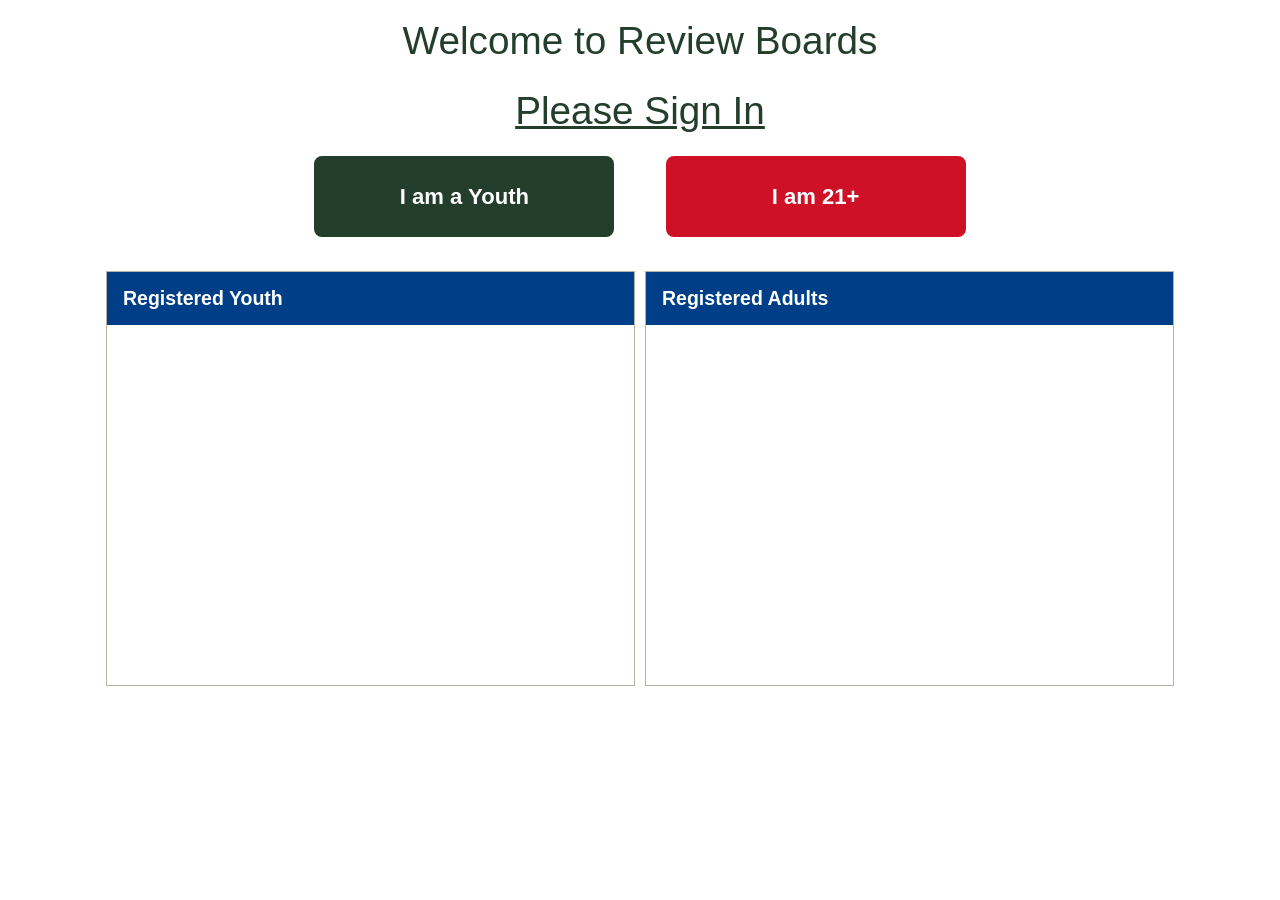
==== src/EagleBoards.Web/wwwroot/index.html @ 80146e31 "Windows version: .NET port with a native admin app Check-in stations still sign in through the websi" ====
<!DOCTYPE html>
<html>
   <head>
      <title>Review Board Sign-In</title>
      <meta charset="UTF-8">
      <!-- Without this a phone or tablet lays the page out at a notional
           980px and then scales the result down, so nothing below responds to
           the real screen no matter what the CSS says. -->
      <meta name="viewport" content="width=device-width, initial-scale=1.0">
      <link rel="stylesheet" type="text/css" href="scheduler.css"/>
      <script src="/eb-data.js"></script>
      <!-- Relative, like scheduler.css above. "/eb-ui.css" resolves to
           C:/eb-ui.css when this file is opened from disk, so the theme
           silently would not load.

           This page used to carry its own <style> block restating the sign-in
           button and panel rules at fixed pixel widths, which is what made it
           read as a second, desktop-only design sitting on top of the shared
           one. There is now a single definition, in eb-ui.css, and it is
           sized by the viewport. -->
      <link rel="stylesheet" type="text/css" href="eb-ui.css"/>
   </head>
   <body class="eb-public">

      <h1>Welcome to Review Boards</h1>
      <h1><u>Please Sign In</u></h1>

      <div class="signin-buttons">
         <!-- Text labels rather than the ScoutButton/LeaderButton bitmaps: they
              scale with the button, stay legible if an image fails to load, and
              can be read by a screen reader. The PNGs remain in the jar (the
              parity gate byte-compares them) but are no longer referenced.

              The name attributes say Youth and Adult to match the labels. They
              were Scout and Leader, and "Leader" in particular was doing double
              duty -- youth_register.html has an unrelated Leader field for the
              candidate's unit leader, so a stylesheet reaching for
              input[name="Leader"] had to be scoped carefully to avoid it. The
              routes below are server endpoints and keep their own names. -->
         <input type="button" name="Youth" value="I am a Youth"
                onclick="window.location.href = '/youth_register';">
         <input type="button" name="Adult" value="I am 21+"
                onclick="window.location.href = '/adult_register';">
      </div>

      <div class="reg-panels">
         <div class="reg-panel">
            <div class="reg-panel-title">Registered Youth</div>
            <div class="reg-panel-body" id="scoutPanel"><table><tbody id="scoutRows"></tbody></table></div>
         </div>
         <div class="reg-panel">
            <div class="reg-panel-title">Registered Adults</div>
            <div class="reg-panel-body" id="adultPanel"><table><tbody id="adultRows"></tbody></table></div>
         </div>
      </div>

      <script>
         var SCOUT_PANEL_COLS = ["RegTimeHM", "Last", "First", "UnitType", "Unit"];
         var ADULT_PANEL_COLS = ["Last", "First", "UnitType", "Unit"];

         // Poll interval comes from RefreshTimeSecs in config.properties, the
         // same setting the scheduler and admin pages use, so the Settings page
         // controls every auto-refreshing screen.
         var autoRefreshSeconds = 30;
         var loadInFlight = false;

         function fillPanel(bodyId, panelId, rows, cols, centerCols, forceBottom) {
            var tbody = document.getElementById(bodyId);
            var panel = document.getElementById(panelId);
            // A refresh repaints the list, so it has to be cleared first —
            // appending would duplicate every row already on screen.
            var wasAtBottom = panel.scrollTop + panel.clientHeight >= panel.scrollHeight - 4;
            tbody.textContent = "";
            rows.forEach(function (rec) {
               var tr = document.createElement("tr");
               cols.forEach(function (col) {
                  var td = document.createElement("td");
                  if (centerCols.indexOf(col) >= 0) {
                     td.className = "c";
                  }
                  td.textContent = rec[col] || "";
                  tr.appendChild(td);
               });
               tbody.appendChild(tr);
            });
            // Match the old behavior: scroll so the most recent row is visible.
            // On a poll, only do that if the list was already at the bottom, so
            // the view isn't yanked away from someone scrolled up reading it.
            if (forceBottom || wasAtBottom) {
               panel.scrollTop = panel.scrollHeight;
            }
         }

         function loadPanels(forceBottom) {
            if (loadInFlight) {
               return;
            }
            loadInFlight = true;
            Promise.all([
               ebFetchRows("/youth-cells", SCOUT_PANEL_COLS).then(function (rows) {
                  fillPanel("scoutRows", "scoutPanel", rows, SCOUT_PANEL_COLS, ["RegTimeHM"], forceBottom);
               }),
               ebFetchRows("/adult-cells", ADULT_PANEL_COLS).then(function (rows) {
                  fillPanel("adultRows", "adultPanel", rows, ADULT_PANEL_COLS, [], forceBottom);
               })
            ]).catch(function () {
               // This screen faces the Scouts signing in; a failed poll must
               // never put an error dialog in front of them. Next tick retries.
            }).then(function () {
               loadInFlight = false;
            });
         }

         loadPanels(true);

         function pollPanels() {
            if (!document.hidden) {
               loadPanels(false);
            }
            setTimeout(pollPanels, Math.max(1, autoRefreshSeconds) * 1000);
         }

         fetch("/config-autofill?Name=DEFAULT&fmt=json")
            .then(function (response) { return response.text(); })
            .then(function (text) {
               var match = /RefreshTimeSecs"?\s*:\s*"?(\d+)/.exec(text);
               var seconds = match ? parseInt(match[1], 10) : 0;
               if (seconds > 0) {
                  autoRefreshSeconds = seconds;
               }
            })
            .catch(function () { /* unreachable config: keep the default */ })
            .then(function () {
               setTimeout(pollPanels, Math.max(1, autoRefreshSeconds) * 1000);
            });

         document.addEventListener("visibilitychange", function () {
            if (!document.hidden) {
               loadPanels(false);
            }
         });
      </script>
   </body>

</html>
---- src/EagleBoards.Web/wwwroot/scheduler.css ----
pre, code {
   font-family: "DejaVu Sans Mono", Menlo, Consolas, monospace;
   font-size:12px;
}

hr {
   border: 0 solid #ccc;
   border-top-width: 1px;
   clear: both;
   height: 0;
}
/* `Headings
----------------------------------------------------------------------------------------------------*/

h1, h2, h3, h4, h5, h6
{
   padding-top: 5px;
   padding-bottom: 5px;
   margin-top: 5px;
   margin-bottom: 5px;
   color: #555;
   font-weight: normal;
   text-align: center;
   font: Verdana, Geneva, sans-serif
}

h1 {
   font-size: 36px;
}
h2 {
   font-size: 24px;

}
h3 {
   font-size: 18px;
}

h4 {
   font-size: 16px;
}
h5 {
   font-size: 15px;
}
h6 {
   font-size: 14px;
}
/* `Spacing
----------------------------------------------------------------------------------------------------*/

ol {
   list-style: decimal;
}
ul {
   list-style: disc;
}
li {
   margin-left: 30px;
}
p, dl, hr, ol, ul, pre, table, address, fieldset, figure {
   margin-bottom: 10px;
}
body, .body-text, .body-bold {
   font: 13px/1.5 "Helvetica Neue", Arial, "Liberation Sans", FreeSans, sans-serif;
   background: #fff;
   color: #444;
   font: Verdana, Geneva, sans-serif;
   height: auto;
   padding-bottom: 20px;
}

a:link {
   color: #630;
   text-decoration: underline;
}
a:hover {
   color: #ffcc00;
   text-decoration: underline;
}
a:visited {
   color: #310;
   text-decoration: underline;
}
a:active {
   color: #310;
   text-decoration: underline;
}
p {
   overflow: hidden;
   padding: 10px 0;
   text-align: left;
   font-size: 15px;
   color: #555;
   font: Verdana, Geneva, sans-serif;
}
.page-header{
   text-align: center; 
   font-family: sans-serif; 
   font-style: italic;
   font-size: 20pt;
   color: #005;
}

.page-subheader{
   text-align: center; 
   font-family: sans-serif; 
   font-style: bold;
   font-size: 30pt;
   color: #000099;
}
.body-text, .body-bold {
   font-size: 10pt;
}
.body-bold {
   font-weight: bold;
}

.body-box {
   background: "images/box_body_repeat.gif";
   background-repeat: repeat-y;
   font-size: 10pt;
   font-weight: normal;
   padding-left: 7px;
   padding-right: 7px;
   padding-top: 7px;
   padding-bottom: 7px;
}


.table-title {
   color: #555;
   width: 630;
   height: 39;
   font-size: 11pt;
   background: no-repeat;
   padding-left: 20px;
   background-image:url(../images/section_header_bar_orange.gif);
   font-weight: bold
}

.table-body {
   color: #555;
   font-size: 10pt;
   padding-left: 30px;
   padding-right: 20px;
   padding-top: 7px;
   padding-bottom: 0px;
   margin-top: 7px;
   margin-bottom: 0px;
   font-weight: normal
}

.table-link {
   font-size: 10pt;
   padding-left: 30px;
   padding-right: 20px;
   padding-top: 0px;
   padding-bottom: 20px;
   margin-top: 0px;
   margin-bottom: 20px;
   font-weight: bold
}

.table-list, .table-list-2 {
   font-size: 10pt;
   padding-top: 20px;
   padding-bottom: 0px;
   margin-top: 0px;
   margin-bottom: 0px;
   font-weight: normal;
   text-indent: 4px;
}

.table-list-2 {
   padding-left: 4px;
   margin-left: 0px;
   padding-top: 5px;
   padding-bottom: 0px;
   margin-top: 0px;
   /*list-style-image:url(../images/right_arrow.gif);*/
   list-style-type: circle;
   text-indent: 4px;

}

.simple-list {
   padding-left: 4px;
   margin-left: 0px;
   padding-top: 5px;
   padding-bottom: 0px;
   margin-top: 0px;
   /*list-style-image:url(../images/right_arrow.gif);*/
   /*list-style-type: circle;*/
   text-indent: 4px;

}

option, .small-input-text, .label-text, .testsm {
   font-size: 10pt;
   font-weight: normal;
   color:#555;
   font: Verdana, Geneva, sans-serif;
   height: auto
}

.ui-accordion-header {
   color:#555;
   font-size: 10pt;
   /*background: #aaa;*/

}


.ui-accordion-header-active {
   background: #ffcc00;
   color:#555;
   font-size: 10pt;
   font-weight: bold;

}

.ui-accordion-content {
   padding: 1em 2.2em;
   border-top: 0;
   overflow: auto;
   background: #ffeeaa;
}
---- src/EagleBoards.Web/wwwroot/eb-ui.css ----
/* ========================================================================
 * eb-ui.css -- Scouts BSA theme.
 *
 * Loaded LAST on every page, after tabulator.min.css, scheduler.css and each
 * page's inline <style>, so it wins on cascade order. It is a separate file
 * rather than edits to scheduler.css because that file is byte-compared
 * against the inherited jar by scripts/verify-parity.sh and cannot change.
 *
 * PALETTE -- BSA Brand Guidelines (July 2019) p.54, Scouts BSA sub-brand:
 * "projects specific to Scouts BSA should use a similarly neutral palette
 * composed mainly of tan, gray, and olive hues ... Scouting Red should be
 * used as an accent or action color." Scouting Blue is deliberately absent;
 * it belongs to the corporate and Cub Scouting palettes, not this one.
 *
 * TYPE -- p.46 digital typefaces. Trebuchet MS (primary, for type >=16px)
 * and Arial (tertiary, for dense data). Both ship with Windows, so nothing
 * is vendored or fetched; the app runs on a venue LAN with no internet.
 *
 * CONTRAST -- every pairing below was measured against WCAG 2.2 SC 1.4.3
 * (4.5:1 body, 3:1 large/UI). The measured ratio is in the comment. Three
 * brand colours CANNOT carry text on white and are background-only:
 * Pale Gray 3.61, Dark Tan 2.66, Pale Blue 2.15.
 *
 * THE ONE HARD RULE: Scouting Red and Scouts BSA Olive must never touch.
 * They measure 2.07:1 against each other -- both are strong on white, but
 * their luminances are nearly identical. Red goes on white or tan only.
 * ===================================================================== */

:root {
   /* Scouts BSA palette, verbatim from p.54 + corporate neutrals from p.51-52 */
   --eb-olive:      #243E2C;   /* Scouts BSA Olive   -- luminance 0.04 */
   --eb-tan:        #D6CEBD;   /* Scouting Tan */
   --eb-light-tan:  #E9E9E4;   /* Scouting Light Tan */
   --eb-red:        #CE1126;   /* Scouting Red -- action only, never tinted (p.52) */
   --eb-warm-gray:  #515354;   /* Scouting Warm Gray */
   --eb-dark-gray:  #232528;   /* Scouting Dark Gray */
   --eb-line:       #b6b0a4;
   /* Scouting Blue is a corporate primary, not part of the Scouts BSA trio --
      but p.51 explicitly allows it: "These five colors may be used by any of
      the sub-brands, especially the red and blue colors, whose use throughout
      will serve to unify disparate brands."
      ADJACENCY: blue, olive and red are all dark and sit within a whisker of
      each other in luminance -- blue/olive measures 1.14:1 and blue/red
      1.81:1, both below the 2.07:1 that already bars red from touching olive.
      Treat all three as mutually non-adjacent: each one goes on white, tan or
      light tan, never directly against another. */
   --eb-blue:       #003F87;   /* Scouting Blue */

   /* WCAG 2.5.8 (AA) pointer target minimum. */
   --eb-target: 24px;
   /* WCAG 2.5.5 (AAA); Apple HIG 44pt and Material 48dp agree. */
   --eb-target-touch: 44px;
}

/* ---------------------------------------------------------------- shared */

body {
   color: var(--eb-dark-gray);          /* 15.37:1 on white */
   background: #ffffff;
}

h1, h2, h3 { color: var(--eb-olive); }  /* 11.66:1 on white */
a { color: var(--eb-olive); }

/* ============================ OPERATOR MODE ============================
 * scheduler, admin, configure. The operator scans many rows under time
 * pressure, so density is the goal -- bounded by the 24px target minimum,
 * which is what actually sets the floor on row height.
 * ==================================================================== */

body.eb-operator {
   font-family: Arial, Helvetica, sans-serif;   /* tertiary face: dense data */
}
body.eb-operator h1,
body.eb-operator .eb-panel-title,
body.eb-operator .eb-toolbar button,
body.eb-operator .eb-tabbar button {
   font-family: "Trebuchet MS", Tahoma, sans-serif;   /* primary face */
}

/* Panel headings: Scouting Blue band, white on it = 10.19:1.
   White rather than the Light Tan used on olive -- it measures higher (10.19
   against 8.37) and white-on-blue is the pairing the guide itself shows for
   the corporate blue. See the adjacency note beside --eb-blue: a blue band
   must not butt against an olive or red surface. Here it does not; below it
   is the Light Tan toolbar (8.37:1) or the white grid (10.19:1). */
body.eb-operator .eb-panel-title {
   background: var(--eb-blue);
   color: #ffffff;
   border-bottom: none;
   font-size: 14px;
   padding: 6px 10px;
}

body.eb-operator .eb-panel { border-color: var(--eb-line); }
body.eb-operator .eb-toolbar { background: var(--eb-light-tan); }
body.eb-operator .eb-panel .eb-toolbar { border-bottom-color: var(--eb-line); }

/* Primary action: white on olive = 11.66:1. 28px clears the 24px AA floor
   without paying the 44px AAA cost on a screen showing four panels. */
body.eb-operator .eb-toolbar button,
body.eb-operator .eb-toolbar a.eb-btn {
   /* The CSV control is an <a>, everything beside it is a <button>. Left alone
      they render as different shapes: an anchor defaults to content-box, so
      min-height sets its CONTENT height and the padding and border stack on
      top (38px tall against the buttons' 28px), and it inherits the page font
      instead of the toolbar's. Normalising both element types here keeps them
      identical rather than patching the anchor afterwards. */
   box-sizing: border-box;
   display: inline-flex;
   align-items: center;
   justify-content: center;
   line-height: 1;
   font-family: "Trebuchet MS", Tahoma, sans-serif;

   min-height: 28px;
   min-width: var(--eb-target);
   padding: 4px 14px;
   font-size: 13px;
   font-weight: 700;
   color: #ffffff;
   background: var(--eb-olive);
   border: 1px solid var(--eb-olive);
   border-radius: 3px;
}
/* Secondary: olive on white = 11.66:1 */
body.eb-operator .eb-toolbar a.eb-btn {
   color: var(--eb-olive);
   background: #ffffff;
}
/* Warm Gray on white = 7.73:1. The stock opacity:0.45 measured 3.72:1 and
   fails 1.4.3 outright, reading as unreadable rather than unavailable. */
body.eb-operator .eb-toolbar button:disabled {
   opacity: 1;
   color: var(--eb-warm-gray);
   background: #ffffff;
   border-color: var(--eb-line);
}

/* ---- semantic button colours -------------------------------------------
 * The colour states what the button DOES, so an operator can find the right
 * one without reading every label:
 *
 *   olive (default)  the action proceeds, nothing is lost
 *                    Refresh, Seat, Complete, + Room, Change Room
 *   white            navigate or view, no data changes
 *                    Settings, Admin, Login, Help, View, CSV
 *   red              destructive or reversing
 *                    - Room, Reset, Postpone, Clear, Delete
 *
 * Three intents, not four -- the same split Carbon, Material and USWDS all
 * settle on (primary / secondary / danger). Blue was briefly a fourth,
 * "neutral change", holding one button; it was retired when blue became the
 * heading-band colour, because one hue meaning both a surface and an action
 * is what breaks "the colour tells you what the button does".
 *
 * Every pairing measured: olive-on-white 11.66:1, white-on-olive 11.66:1,
 * white-on-red 5.63:1 -- all past WCAG 1.4.3 (AA).
 * --------------------------------------------------------------------- */

/* White: navigation and view toggles. Olive text and border, 11.66:1.
   #room-filter-clear is here, not with the red Clear in the Adult panel: the
   two share a label but not a meaning. That one unchecks people; this one only
   empties a search box. Colouring it red would promise a consequence it does
   not have. */
body.eb-operator .eb-toolbar button[data-action="Settings"],
body.eb-operator .eb-toolbar button[data-action="Admin"],
body.eb-operator .eb-toolbar button[data-action="Login"],
body.eb-operator .eb-toolbar button[data-action="Help"],
body.eb-operator .eb-toolbar button[data-action="Filter"],
body.eb-operator .eb-toolbar button#room-filter-clear {
   color: var(--eb-olive);
   background: #ffffff;
   border-color: var(--eb-olive);
}

/* Red: anything that removes, reverses or cancels. White on red = 5.63:1.
   Red never sits on olive -- that pairing is 2.07:1 -- so these are only ever
   on the light toolbar. */
body.eb-operator .eb-toolbar button[data-action="RemoveRoom"],
body.eb-operator .eb-toolbar button[data-action="Reset"],
body.eb-operator .eb-toolbar button[data-action="Postpone"],
body.eb-operator .eb-toolbar button[data-action="Clear"],
body.eb-operator .eb-toolbar button[id$="-delete"],
body.eb-operator .eb-toolbar button#rooms-remove {
   color: #ffffff;
   background: var(--eb-red);
   border-color: var(--eb-red);
}

/* Green/olive: the action proceeds and nothing is lost. Already the default,
   stated so the intent is explicit next to its opposite.

   Change Room is here rather than in a colour of its own. It used to be blue,
   which stopped working once blue became the heading-band colour, and no other
   colour in the palette survives the check: Cub Scouting Gold belongs to Cub
   Scouting (p.55, not this programme), Scouting Dark Blue is a derived shade
   of the band blue and reads as the same signal, Scouting Tan measures 1.28:1
   against the Light Tan toolbar and disappears into it, Scouting Pale Gray is
   3.61:1 with white text and fails 1.4.3 outright, and Warm Gray is this
   app's own disabled colour -- the same 7.73:1 pair inverted, which would put
   "unavailable" and "available" in one hue.

   In place the row reads correctly: + Room and Change Room both leave the
   schedule intact, - Room is the one that takes something away. */
body.eb-operator .eb-toolbar button[data-action="AddRoom"],
body.eb-operator .eb-toolbar button[data-action="ChangeRoom"],
body.eb-operator .eb-toolbar button#rooms-add {
   color: #ffffff;
   background: var(--eb-olive);
   border-color: var(--eb-olive);
}

/* Disabled still wins over every colour above, so an unavailable action never
   reads as an available one. Warm Gray on white = 7.73:1. */
body.eb-operator .eb-toolbar button:disabled {
   color: var(--eb-warm-gray) !important;
   background: #ffffff !important;
   border-color: var(--eb-line) !important;
}

/* Admin tab bar */
body.eb-operator .eb-tabbar { border-bottom-color: var(--eb-olive); }
body.eb-operator .eb-tabbar button {
   background: var(--eb-light-tan);
   border-color: var(--eb-line);
   color: var(--eb-dark-gray);
   font-weight: 600;
   min-height: 32px;
}
body.eb-operator .eb-tabbar button.active {
   background: var(--eb-olive);
   color: var(--eb-light-tan);       /* 9.58:1 */
   border-color: var(--eb-olive);
   font-weight: 700;
}

/* ---- grids ---- */
body.eb-operator .tabulator {
   font-size: 14px;
   color: var(--eb-dark-gray);
   font-family: Arial, Helvetica, sans-serif;
}
/* Column headers: Scouting Tan, Dark Gray on it = 9.82:1 */
body.eb-operator .tabulator .tabulator-header,
body.eb-operator .tabulator .tabulator-header .tabulator-col {
   background: var(--eb-tan);
   color: var(--eb-dark-gray);
   font-weight: 700;
   border-bottom: 1px solid var(--eb-line);
}
body.eb-operator .tabulator .tabulator-header .tabulator-col .tabulator-col-content {
   padding: 3px 6px;
}
/* Stock Tabulator reserves 25px on the right of every sortable column title
   for the sort arrow. The arrow is a 12px triangle sitting at right:4px, so
   it needs 16px and the other 9px was simply lost -- and in a 40-70px column
   that is most of the room the heading had. It was the cause of nearly every
   truncated heading on this page ("RM#" showing as "R...", "Board" as "B...",
   "Result" as "Res..."), not the column widths: reclaiming those 9px fixed
   six of the seven measured cases on its own. 16px still clears the arrow. */
body.eb-operator .tabulator .tabulator-header .tabulator-col.tabulator-sortable .tabulator-col-title {
   padding-right: 16px;
}
body.eb-operator .tabulator .tabulator-header .tabulator-header-filter input {
   padding: 2px 4px;
   font-size: 13px;
   color: var(--eb-dark-gray);
   border: 1px solid var(--eb-line);
}
body.eb-operator .tabulator .tabulator-row {
   background: #ffffff;
   border-bottom: 1px solid #e6e2da;
}
/* Zebra: Light Tan is a 1.22:1 tint against white -- inside NN/g's "even a
   5-10% grey tint is enough" -- while Dark Gray on it still reads 12.61:1. */
body.eb-operator .tabulator .tabulator-row.tabulator-row-even {
   background: var(--eb-light-tan);
}
body.eb-operator .tabulator .tabulator-row .tabulator-cell {
   padding: 4px 8px;
   color: var(--eb-dark-gray);
}
/* Selection: Scouting Tan, warmer and darker than the stripe so it reads as
   a state rather than a stripe. Dark Gray on it = 9.82:1. */
body.eb-operator .tabulator .tabulator-row.tabulator-selected,
body.eb-operator .tabulator .tabulator-row.tabulator-row-even.tabulator-selected {
   background: var(--eb-tan);
   color: var(--eb-dark-gray);
   box-shadow: inset 3px 0 0 var(--eb-olive);
}
/* Stock is 13x13, which fails WCAG 2.5.8. This was then set to the full 24px
   minimum, which conforms but reads as oversized beside 14px text -- the box
   was wider than the two-character values in its neighbouring columns.
   18px uses 2.5.8's OTHER route to conformance, the spacing exception:
   an undersized target passes if a 24px-diameter circle centred on it does
   not intersect the circle of any other target. Measured AFTER this change
   (the smaller box also shortens the row, from 39px to 33px): the checkboxes
   sit 33px apart centre to centre and no other control shares the row, so the
   circles clear each other by 9px. That 9px is the whole margin -- do not
   shrink the row further without re-measuring, because at 24px spacing the
   exception stops applying and the box would have to go back to 24px. */
body.eb-operator .tabulator input[type=checkbox] {
   width: 18px;
   height: 18px;
   cursor: pointer;
}

/* Room cards keep cornsilk from the original for recognisability, but gain a
   real border and an olive selected state. */
body.eb-operator .eb-room-card { border-color: var(--eb-line); color: var(--eb-dark-gray); }
body.eb-operator .eb-room-card.selected {
   background: var(--eb-tan);
   border-color: var(--eb-olive);
   box-shadow: inset 3px 0 0 var(--eb-olive);
}

/* Modals and toasts */
body.eb-operator .eb-modal-title {
   background: var(--eb-olive);
   color: var(--eb-light-tan);
   border-bottom: none;
}
body.eb-operator .eb-modal-buttons button {
   min-height: 32px;
   padding: 5px 20px;
   font-weight: 700;
   color: #ffffff;
   background: var(--eb-olive);
   border: 1px solid var(--eb-olive);
   border-radius: 3px;
}
body.eb-operator .eb-toast { color: var(--eb-dark-gray); }
/* White on Scouting Red = 5.63:1. Red is the action/alert colour (p.54). */
body.eb-operator .eb-toast-error { background: var(--eb-red); color: #ffffff; }

/* ========================= PUBLIC SIGN-IN PAGES ========================
 * index, scout_register, adult_register, help. Touched once per person, by
 * someone standing, in a hurry, often a Scout who has never seen it.
 * Density is worthless here; legibility and hit area are everything.
 *
 * ONE design, not a kiosk one and a desktop one. The same markup has to work
 * on the 1080p check-in display at the door, on the laptop the coordinator
 * carries, and on a phone a parent pulls out in the hallway -- so the layout
 * is driven by the viewport it lands in rather than by a second stylesheet
 * somebody would have to remember to keep in step.
 *
 * The floor is WCAG 2.2 SC 1.4.10 Reflow: no two-dimensional scrolling at
 * 320 CSS px wide (equivalently, 400% zoom on a 1280px screen). Data tables
 * are 1.4.10's own stated exception, so the registered-people lists scroll
 * inside their own panel; the page itself never scrolls sideways.
 *
 * Every clamp() below carries a rem term as well as a vw term. A middle
 * value made only of vw is pinned to the viewport and would ignore browser
 * zoom, breaking SC 1.4.4 Resize Text; the rem term is what keeps zoom
 * working.
 *
 * Breakpoints come from where THIS content breaks, measured, not from a
 * table of device widths -- and they are in em so a raised default font
 * size moves them too:
 *    ~48em  two list panels stop fitting side by side (each needs ~340px)
 *    ~34em  a paired form row stops fitting (2 x 200px + 20px gap + chrome)
 * ==================================================================== */

body.eb-public {
   font-family: "Trebuchet MS", Tahoma, sans-serif;   /* primary face, >=16px */
   font-size: 18px;
}

/* p.47 hierarchy: H1/H2 at 36-48px on a big screen, easing down to a size
   that still reads as a heading at 320px rather than wrapping to four lines. */
body.eb-public h1 {
   font-size: clamp(26px, 1.3rem + 1.4vw, 42px);
   color: var(--eb-olive);
   margin: 12px 0 6px;
   padding: 0 12px;
}
body.eb-public h2 {
   font-size: clamp(20px, 1rem + 0.7vw, 26px);
   color: var(--eb-warm-gray);
   font-weight: 400;
}

/* Sign-in buttons: 44px is the AAA floor; these are far past it so a hurried
   thumb cannot miss them. White on olive = 11.66:1, white on red = 5.63:1.
   240px of flex-basis is what holds "I am a Youth" -- the longer of the two
   labels -- on one line at the top of the font range; two of those plus the
   gap no longer fit under ~34em, and the pair stacks there instead of
   shrinking below the touch target. */
body.eb-public .signin-buttons {
   width: auto;
   max-width: 800px;
   margin: 0 auto;
   display: flex;
   flex-wrap: wrap;
   justify-content: center;
   gap: clamp(16px, 4vw, 60px);
   padding: 10px clamp(12px, 4vw, 50px) 24px;
   box-sizing: border-box;
}
body.eb-public .signin-buttons input[type=button] {
   flex: 1 1 240px;
   max-width: 300px;
   height: clamp(64px, 9vh, 92px);
   min-height: var(--eb-target-touch);
   cursor: pointer;
   font-family: "Trebuchet MS", Tahoma, sans-serif;
   font-size: clamp(18px, 0.9rem + 0.6vw, 26px);
   font-weight: 700;
   color: #ffffff;
   background-image: none !important;   /* text label instead of a bitmap */
   background-color: var(--eb-olive);
   border: 3px solid var(--eb-olive);
   border-radius: 8px;
}
body.eb-public .signin-buttons input[name="Adult"] {
   background-color: var(--eb-red);
   border-color: var(--eb-red);
}

/* Registered lists: Scouting Blue band, white on it = 10.19:1, matching the
   operator panel headings. Side by side while both fit, stacked when they
   don't. min-width:0 is the part that is easy to miss -- without it a flex
   item refuses to shrink below its content width, and a table of names would
   push the page wider than the screen. */
body.eb-public .reg-panels {
   width: auto;
   max-width: 1100px;
   margin: 10px auto 0 auto;
   display: flex;
   flex-wrap: wrap;
   gap: 10px;
   padding: 0 clamp(8px, 2vw, 16px);
   box-sizing: border-box;
}
/* 440px is measured, not chosen: the five scout columns at their natural
   widths, with a 17-character surname in the Last column, come to 445px.
   A smaller basis let the two panels sit side by side while each was too
   narrow for its own table, which put a scrollbar under a list that had
   plenty of room to simply stack instead. */
body.eb-public .reg-panel {
   flex: 1 1 440px;
   min-width: 0;
   margin: 0;
   border: 1px solid var(--eb-line);
   background: #ffffff;
}
body.eb-public .reg-panel-title {
   background: var(--eb-blue);
   color: #ffffff;
   border-bottom: none;
   font-family: "Trebuchet MS", Tahoma, sans-serif;
   font-size: clamp(18px, 0.9rem + 0.4vw, 22px);
   font-weight: bold;
   padding: 12px 16px;
}
/* Height follows the screen instead of sitting at a fixed 340px: that number
   left most of a 1080p display empty and overflowed a laptop in landscape.
   The clamp keeps at least three rows visible on a phone and stops the list
   from running away on a very tall display. */
body.eb-public .reg-panel-body {
   height: clamp(200px, 40vh, 520px);
   overflow: auto;
}
/* 19px in 56px rows. The brand guide puts body copy at 9-12px (p.47), which
   is written for marketing pages read at a desk; at 12px this list was set
   SMALLER than the operator's dense grid, which is backwards for who reads
   it. Colours and typefaces are unchanged -- only the size deviates, and the
   guide's own rule that the primary face is for type >=16px agrees. */
body.eb-public .reg-panel table {
   width: 100%;
   border-collapse: collapse;
   font-family: "Trebuchet MS", Tahoma, sans-serif;
   font-size: clamp(16px, 0.85rem + 0.25vw, 19px);
   color: var(--eb-dark-gray);
}
/* Padding alone sets the row height. A td is content-box, so specifying both
   height:56px and 16px padding stacks them into an 89px row. 17px vertical
   around a 19px line lands on ~56px, the target between Carbon "default" 48
   and "tall" 64. Names are not wrapped mid-word; if the columns outrun a
   narrow screen the panel scrolls, which is 1.4.10's table exception. */
body.eb-public .reg-panel td {
   padding: 17px 18px;
   border-bottom: 1px solid #e6e2da;
   text-align: left;
   white-space: nowrap;
   color: var(--eb-dark-gray);
}
body.eb-public .reg-panel td.c { text-align: center; }
/* Zebra: Scouting Light Tan, a 1.22:1 tint against white -- NN/g's "5-10% is
   enough" -- with Dark Gray on it still at 12.61:1. */
body.eb-public .reg-panel tr:nth-child(even) td { background: var(--eb-light-tan); }

/* ---- registration forms ------------------------------------------------
 * Layout follows two well-replicated findings. Baymard: multi-column forms
 * draw attention in several directions at once, so people skip required
 * fields -- side-by-side is reserved for fields that read as ONE item (a
 * name, a unit). Penzo's eye-tracking, replicated by Wroblewski: top-aligned
 * labels are completed markedly faster, because the label and its field land
 * in a single fixation rather than a horizontal scan.
 *
 * Type scale is monotonic, which is what was off before: the section legend
 * was 13px sitting above 18px fields, so the heading was smaller than the
 * content it introduced. Now 40 / 22 / 18 / 17 -- page title, section legend,
 * field text, label.
 * --------------------------------------------------------------------- */

/* Overrides scheduler.css, which is byte-frozen by the parity gate and sets
   this to italic #000099 -- not a BSA colour.

   There was a .page-header rule here too, styling a "REVIEW BOARD" eyebrow
   above the title. The eyebrow was dropped from both sign-in forms to buy
   back vertical space, and the rule went with it rather than sitting here
   matching nothing. configure.html still uses .page-header, but that is an
   operator page and takes its styling from scheduler.css. */
body.eb-public .page-subheader {
   display: block;
   font-family: "Trebuchet MS", Tahoma, sans-serif;
   font-style: normal;
   font-weight: bold;
   font-size: clamp(26px, 1.3rem + 1.2vw, 40px);
   color: var(--eb-olive);              /* 11.66:1 */
   margin-top: 2px;
}

body.eb-public .reg-head {
   text-align: center;
   padding-top: 20px;
}

/* A form line that runs the full width of a 1080p screen is harder to scan,
   not easier, so a single column stays capped. Below the cap it is simply the
   width of the screen less its side padding -- the old fixed 640px is what
   forced the fields to overflow on a narrow one. Wide screens get a second
   COLUMN OF SECTIONS instead of longer lines; see the grid rule further down. */
body.eb-public .reg-wrap {
   width: auto;
   max-width: 760px;
   margin: clamp(14px, 3vh, 26px) auto 0 auto;
   padding: 0 clamp(12px, 3vw, 20px);
   box-sizing: border-box;
   font-family: "Trebuchet MS", Tahoma, sans-serif;
}
body.eb-public .reg-wrap fieldset {
   border: 1px solid var(--eb-line);
   border-radius: 4px;
   padding: 18px clamp(12px, 3vw, 22px) 22px;
   margin: 0 0 20px 0;
   background: #ffffff;
   /* A fieldset's min-width is auto by default, so it inflates to its widest
      child and drags the page sideways on a narrow screen. */
   min-width: 0;
}
body.eb-public .reg-wrap legend {
   font-family: "Trebuchet MS", Tahoma, sans-serif;
   font-size: clamp(19px, 1rem + 0.3vw, 22px);
   font-weight: bold;
   color: var(--eb-olive);
   padding: 0 8px;
}

/* One field per row, label above input. */
body.eb-public .reg-field {
   display: flex;
   flex-direction: column;
   margin-bottom: 18px;
   min-width: 0;
}
body.eb-public .reg-field label {
   margin-bottom: 6px;
   font-size: 17px;
   font-weight: 600;
   color: var(--eb-dark-gray);
   text-align: left;
   width: auto;
}
body.eb-public .reg-field input,
body.eb-public .reg-field select {
   width: 100%;
   box-sizing: border-box;
}
/* The documented exception: fields that read as a single item. They stay
   side by side only while both can hold a real value -- 200px is about where
   a surname starts being clipped -- and drop to one per row below that
   rather than squeezing into boxes too small to read what was typed. */
body.eb-public .reg-pair {
   display: flex;
   flex-wrap: wrap;
   gap: 20px;
}
body.eb-public .reg-pair > .reg-field { flex: 1 1 200px; }
/* Width as an affordance -- a unit number is short, so its box says so. */
body.eb-public .reg-pair > .reg-field.reg-narrow { flex: 0 1 150px; }
body.eb-public .reg-pair > .reg-field.reg-grow   { flex: 3 1 200px; }

body.eb-public .reg-buttons {
   display: flex;
   flex-wrap: wrap;
   justify-content: center;
   gap: clamp(14px, 3vw, 28px);
   padding: 6px 0 10px 0;
}
body.eb-public .reg-buttons button { flex: 0 1 200px; }
/* Register is the primary action. Cancel only navigates away -- it destroys
   nothing -- so it is white, not the red used for destructive actions. */
body.eb-public .reg-buttons button#cancelBtn {
   color: var(--eb-olive);
   background: #ffffff;
   border-color: var(--eb-olive);
}
body.eb-public #statusMsg {
   text-align: center;
   font-size: 18px;
   min-height: 26px;
   padding: 4px;
}
body.eb-public #statusMsg.ok  { color: #1d6b2b; font-weight: bold; }   /* 5.685:1 */
body.eb-public #statusMsg.err { color: var(--eb-red); font-weight: bold; }  /* 5.63:1 */

/* Registration forms: every field a 44px touch target. 16px is the floor on
   the inputs specifically -- iOS Safari zooms the whole page in on focus for
   anything smaller, which throws the layout off mid-form. */
body.eb-public input[type=text],
body.eb-public input[type=email],
body.eb-public input[type=tel],
body.eb-public input[type=date],
body.eb-public select {
   min-height: var(--eb-target-touch);
   font-family: "Trebuchet MS", Tahoma, sans-serif;
   font-size: 18px;
   padding: 6px 10px;
   color: var(--eb-dark-gray);
   border: 1px solid var(--eb-line);
   border-radius: 4px;
   max-width: 100%;
}
/* Disabled field: the Unit # box when the adult serves from a district,
   council or community role rather than a numbered unit. WCAG exempts
   disabled controls from the 1.4.3 contrast minimum, but it still has to look
   unmistakably inactive rather than merely empty -- filled with Light Tan and
   greyed, and the label greys with it so the pair reads as one switched-off
   thing instead of a live label over a dead box. */
body.eb-public input:disabled,
body.eb-public select:disabled {
   background: var(--eb-light-tan);
   color: var(--eb-warm-gray);
   border-color: var(--eb-line);
   cursor: not-allowed;
}
body.eb-public .reg-field.is-disabled label { color: var(--eb-warm-gray); }

body.eb-public button,
body.eb-public input[type=submit] {
   min-height: var(--eb-target-touch);
   font-family: "Trebuchet MS", Tahoma, sans-serif;
   font-size: 20px;
   font-weight: 700;
   padding: 8px 28px;
   color: #ffffff;
   background: var(--eb-olive);
   border: 2px solid var(--eb-olive);
   border-radius: 6px;
   cursor: pointer;
}
body.eb-public label { font-size: 18px; color: var(--eb-dark-gray); }

/* ---- narrow screens ----------------------------------------------------
 * Everything above already reflows on its own; this only reclaims the
 * padding that a phone cannot spare. Nothing is hidden and nothing shrinks
 * below a touch target -- SC 1.4.10 requires the same content, not less of
 * it. Measured at the 320px floor: no horizontal page scroll.
 * --------------------------------------------------------------------- */
@media (max-width: 34em) {
   body.eb-public { margin: 0; }
   body.eb-public h1 { margin: 8px 0 4px; }
   body.eb-public .reg-panel td { padding: 12px 10px; }
   body.eb-public .reg-panel-title { padding: 10px 12px; }
   body.eb-public .reg-buttons button { flex: 1 1 100%; }
   body.eb-public .signin-buttons input[type=button] { max-width: none; }
}

/* A projected or wall-mounted check-in display is watched from across the
   room, so give the list the height the screen actually has. */
@media (min-width: 75em) and (min-height: 60em) {
   body.eb-public .reg-panel-body { height: clamp(360px, 48vh, 620px); }
}

/* ---- registration form: sections side by side on a wide screen ---------
 * Measured before this rule existed, at 1920x940: the adult form ran 947px
 * tall and the youth form 1041px, both overflowing -- while 1160px of the
 * screen's width sat empty. A form that has to be scrolled is the worse
 * failure of the two, and on a kiosk it is a real one: someone standing at a
 * table does not discover a field that is below the fold.
 *
 * So the extra width buys a second column of SECTIONS, not longer lines and
 * not a second column of fields. Baymard's multi-column finding is about
 * fields inside one group -- the eye path forks and people skip inputs -- and
 * that is preserved here: each fieldset stays a single top-labelled column,
 * capped in width, with only the documented single-item pairs beside each
 * other. What sits side by side is two separately bordered, separately
 * titled groups, which is how the eye reads them anyway.
 *
 * 64em is where two 380px columns plus the gap and page padding fit.
 * --------------------------------------------------------------------- */
@media (min-width: 64em) {
   body.eb-public .reg-wrap { max-width: 1180px; }
   body.eb-public .reg-wrap form {
      display: grid;
      grid-template-columns: repeat(2, minmax(0, 1fr));
      column-gap: 28px;
      /* Groups are different heights; the shorter one must not stretch to
         match, or its border promises fields that are not there. */
      align-items: start;
   }
   body.eb-public .reg-wrap fieldset { margin-bottom: 0; }
   /* The status line and the buttons belong to the whole form, not a column. */
   body.eb-public #statusMsg,
   body.eb-public .reg-buttons { grid-column: 1 / -1; }
}

/* ---- short screens -----------------------------------------------------
 * A 1366x768 laptop has roughly 630px of usable height once browser chrome
 * is taken out, which two columns alone do not fit. This reclaims vertical
 * rhythm only: the 44px touch target on every input and button is untouched,
 * because that is an accessibility commitment (SC 2.5.5) and not spacing.
 * What shrinks is padding, margins and the size of the page title.
 * --------------------------------------------------------------------- */
@media (max-height: 53em) {
   body.eb-public .reg-head { padding-top: 6px; }
   body.eb-public .page-subheader { font-size: clamp(24px, 1.1rem + 0.8vw, 32px); }
   body.eb-public .reg-wrap { margin-top: 10px; }
   body.eb-public .reg-wrap fieldset { padding: 10px clamp(12px, 3vw, 22px) 14px; }
   body.eb-public .reg-field { margin-bottom: 11px; }
   body.eb-public .reg-pair { gap: 16px; }
   body.eb-public #statusMsg { min-height: 20px; padding: 2px; }
   body.eb-public .reg-buttons { padding: 2px 0 6px; }
}
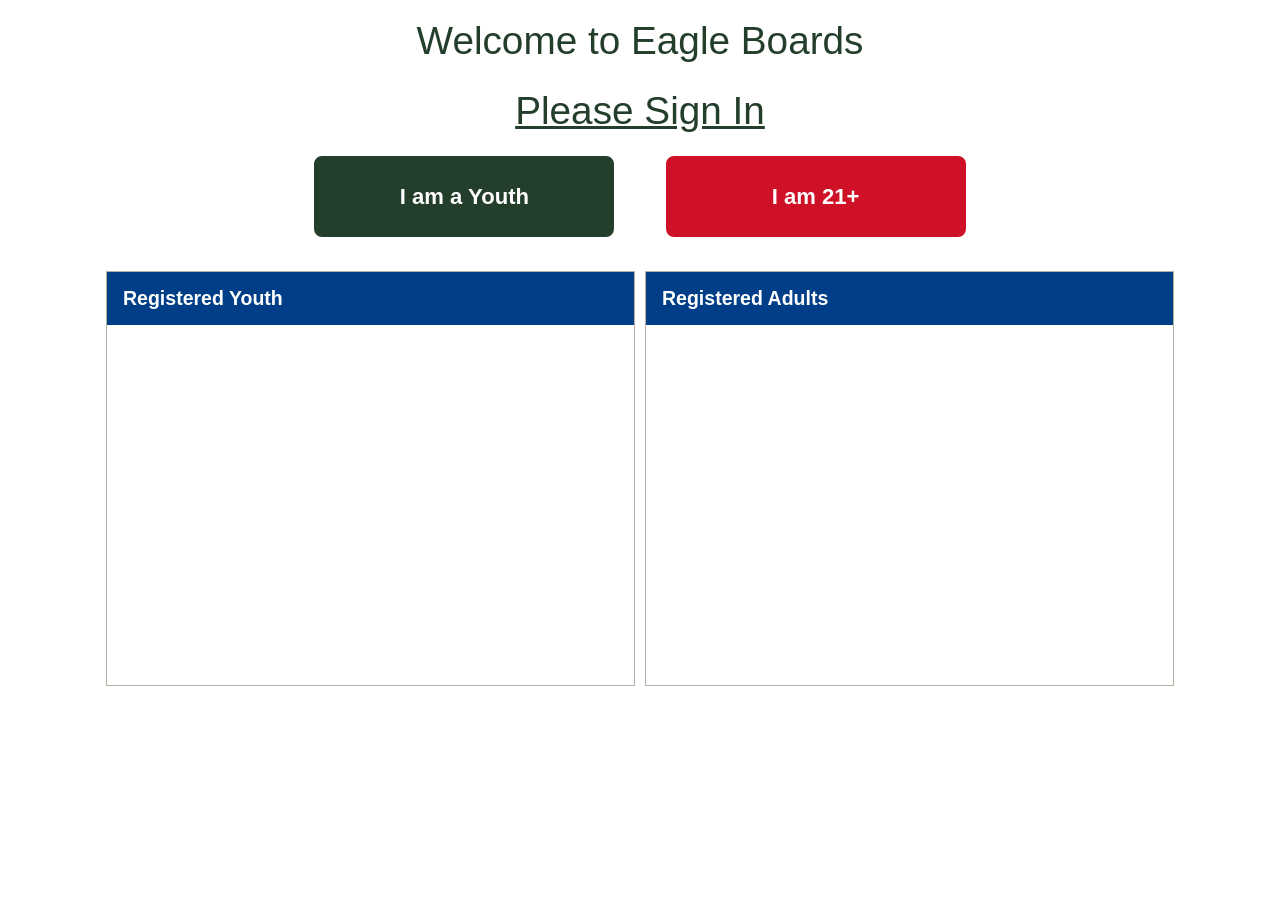
==== commit c407aea9: "Eagle Board Scheduler name, Eagle patch icon, and a menu bar The window header, titles and message b" ====
--- a/src/EagleBoards.Web/wwwroot/index.html
+++ b/src/EagleBoards.Web/wwwroot/index.html
@@ -1,7 +1,7 @@
 <!DOCTYPE html>
 <html>
    <head>
-      <title>Review Board Sign-In</title>
+      <title>Eagle Board Sign-In</title>
       <meta charset="UTF-8">
       <!-- Without this a phone or tablet lays the page out at a notional
            980px and then scales the result down, so nothing below responds to
@@ -22,7 +22,7 @@
    </head>
    <body class="eb-public">
 
-      <h1>Welcome to Review Boards</h1>
+      <h1>Welcome to Eagle Boards</h1>
       <h1><u>Please Sign In</u></h1>
 
       <div class="signin-buttons">
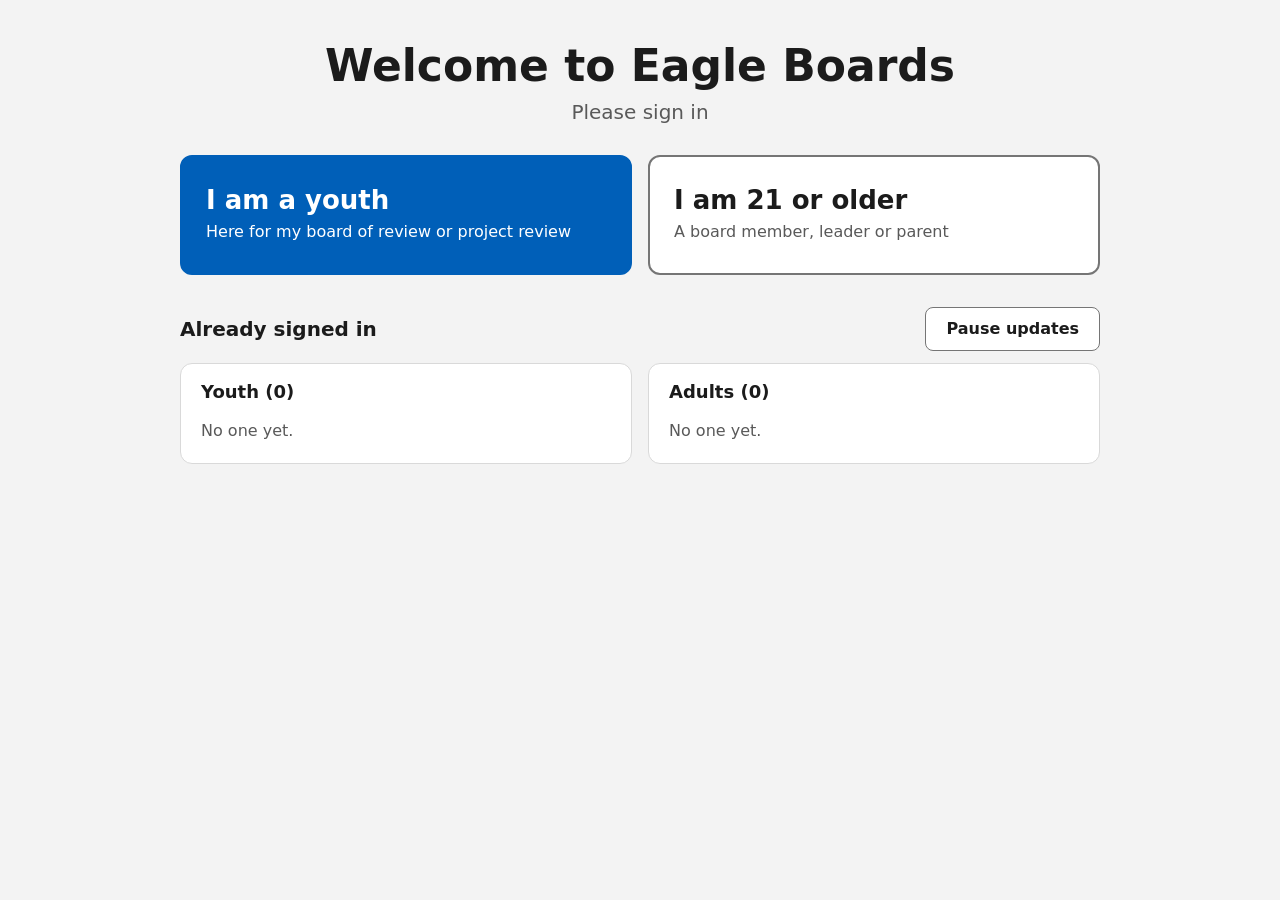
==== commit 40d1c339: "Serve the shared check-in pages (D-18) and their API wwwroot's check-in pages are now eagleboards-sh" ====
--- a/src/EagleBoards.Web/wwwroot/index.html
+++ b/src/EagleBoards.Web/wwwroot/index.html
@@ -1,145 +1,67 @@
 <!DOCTYPE html>
-<html>
+<html lang="en">
    <head>
-      <title>Eagle Board Sign-In</title>
       <meta charset="UTF-8">
-      <!-- Without this a phone or tablet lays the page out at a notional
-           980px and then scales the result down, so nothing below responds to
-           the real screen no matter what the CSS says. -->
-      <meta name="viewport" content="width=device-width, initial-scale=1.0">
-      <link rel="stylesheet" type="text/css" href="scheduler.css"/>
-      <script src="/eb-data.js"></script>
-      <!-- Relative, like scheduler.css above. "/eb-ui.css" resolves to
-           C:/eb-ui.css when this file is opened from disk, so the theme
-           silently would not load.
+      <meta name="viewport" content="width=device-width, initial-scale=1">
+      <meta name="color-scheme" content="light dark">
+      <title>Sign in: Eagle Boards</title>
+      <link rel="stylesheet" href="checkin.css">
+      <script src="checkin.js"></script>
+   </head>
+   <!-- The page the tablets at the door open on, shared by every version of
+        Eagle Boards (eagleboards-shared/checkin). Edit it there, not in a
+        version's copy. -->
+   <body>
+      <main class="page welcome">
+         <h1>Welcome to Eagle Boards</h1>
+         <p class="lead">Please sign in</p>
 
-           This page used to carry its own <style> block restating the sign-in
-           button and panel rules at fixed pixel widths, which is what made it
-           read as a second, desktop-only design sitting on top of the shared
-           one. There is now a single definition, in eb-ui.css, and it is
-           sized by the viewport. -->
-      <link rel="stylesheet" type="text/css" href="eb-ui.css"/>
-   </head>
-   <body class="eb-public">
+         <!-- Links, not buttons: each goes to another page. Tapping "I am 21
+              or older" is how an adult attests their age. -->
+         <nav class="choices" aria-label="Sign in as">
+            <a class="choice primary" href="/youth_register">
+               <span class="choice-title">I am a youth</span>
+               <span class="choice-detail">Here for my board of review or project review</span>
+            </a>
+            <a class="choice" href="/adult_register">
+               <span class="choice-title">I am 21 or older</span>
+               <span class="choice-detail">A board member, leader or parent</span>
+            </a>
+         </nav>
 
-      <h1>Welcome to Eagle Boards</h1>
-      <h1><u>Please Sign In</u></h1>
-
-      <div class="signin-buttons">
-         <!-- Text labels rather than the ScoutButton/LeaderButton bitmaps: they
-              scale with the button, stay legible if an image fails to load, and
-              can be read by a screen reader. The PNGs remain in the jar (the
-              parity gate byte-compares them) but are no longer referenced.
-
-              The name attributes say Youth and Adult to match the labels. They
-              were Scout and Leader, and "Leader" in particular was doing double
-              duty -- youth_register.html has an unrelated Leader field for the
-              candidate's unit leader, so a stylesheet reaching for
-              input[name="Leader"] had to be scoped carefully to avoid it. The
-              routes below are server endpoints and keep their own names. -->
-         <input type="button" name="Youth" value="I am a Youth"
-                onclick="window.location.href = '/youth_register';">
-         <input type="button" name="Adult" value="I am 21+"
-                onclick="window.location.href = '/adult_register';">
-      </div>
-
-      <div class="reg-panels">
-         <div class="reg-panel">
-            <div class="reg-panel-title">Registered Youth</div>
-            <div class="reg-panel-body" id="scoutPanel"><table><tbody id="scoutRows"></tbody></table></div>
+         <div class="list-controls">
+            <h2>Already signed in</h2>
+            <button type="button" id="pauseLists">Pause updates</button>
          </div>
-         <div class="reg-panel">
-            <div class="reg-panel-title">Registered Adults</div>
-            <div class="reg-panel-body" id="adultPanel"><table><tbody id="adultRows"></tbody></table></div>
+         <div class="lists">
+            <section class="card" aria-labelledby="youthHeading">
+               <div class="card-head">
+                  <h3 id="youthHeading">Youth (<span id="youthCount">0</span>)</h3>
+               </div>
+               <div class="list-scroll" role="region" tabindex="0" aria-labelledby="youthHeading">
+                  <table id="youthTable" hidden>
+                     <thead><tr><th scope="col">Time</th><th scope="col">Name</th><th scope="col">Unit</th></tr></thead>
+                     <tbody></tbody>
+                  </table>
+                  <p class="empty">No one yet.</p>
+               </div>
+            </section>
+            <section class="card" aria-labelledby="adultHeading">
+               <div class="card-head">
+                  <h3 id="adultHeading">Adults (<span id="adultCount">0</span>)</h3>
+               </div>
+               <div class="list-scroll" role="region" tabindex="0" aria-labelledby="adultHeading">
+                  <table id="adultTable" hidden>
+                     <thead><tr><th scope="col">Name</th><th scope="col">Unit</th></tr></thead>
+                     <tbody></tbody>
+                  </table>
+                  <p class="empty">No one yet.</p>
+               </div>
+            </section>
          </div>
-      </div>
-
+      </main>
       <script>
-         var SCOUT_PANEL_COLS = ["RegTimeHM", "Last", "First", "UnitType", "Unit"];
-         var ADULT_PANEL_COLS = ["Last", "First", "UnitType", "Unit"];
-
-         // Poll interval comes from RefreshTimeSecs in config.properties, the
-         // same setting the scheduler and admin pages use, so the Settings page
-         // controls every auto-refreshing screen.
-         var autoRefreshSeconds = 30;
-         var loadInFlight = false;
-
-         function fillPanel(bodyId, panelId, rows, cols, centerCols, forceBottom) {
-            var tbody = document.getElementById(bodyId);
-            var panel = document.getElementById(panelId);
-            // A refresh repaints the list, so it has to be cleared first —
-            // appending would duplicate every row already on screen.
-            var wasAtBottom = panel.scrollTop + panel.clientHeight >= panel.scrollHeight - 4;
-            tbody.textContent = "";
-            rows.forEach(function (rec) {
-               var tr = document.createElement("tr");
-               cols.forEach(function (col) {
-                  var td = document.createElement("td");
-                  if (centerCols.indexOf(col) >= 0) {
-                     td.className = "c";
-                  }
-                  td.textContent = rec[col] || "";
-                  tr.appendChild(td);
-               });
-               tbody.appendChild(tr);
-            });
-            // Match the old behavior: scroll so the most recent row is visible.
-            // On a poll, only do that if the list was already at the bottom, so
-            // the view isn't yanked away from someone scrolled up reading it.
-            if (forceBottom || wasAtBottom) {
-               panel.scrollTop = panel.scrollHeight;
-            }
-         }
-
-         function loadPanels(forceBottom) {
-            if (loadInFlight) {
-               return;
-            }
-            loadInFlight = true;
-            Promise.all([
-               ebFetchRows("/youth-cells", SCOUT_PANEL_COLS).then(function (rows) {
-                  fillPanel("scoutRows", "scoutPanel", rows, SCOUT_PANEL_COLS, ["RegTimeHM"], forceBottom);
-               }),
-               ebFetchRows("/adult-cells", ADULT_PANEL_COLS).then(function (rows) {
-                  fillPanel("adultRows", "adultPanel", rows, ADULT_PANEL_COLS, [], forceBottom);
-               })
-            ]).catch(function () {
-               // This screen faces the Scouts signing in; a failed poll must
-               // never put an error dialog in front of them. Next tick retries.
-            }).then(function () {
-               loadInFlight = false;
-            });
-         }
-
-         loadPanels(true);
-
-         function pollPanels() {
-            if (!document.hidden) {
-               loadPanels(false);
-            }
-            setTimeout(pollPanels, Math.max(1, autoRefreshSeconds) * 1000);
-         }
-
-         fetch("/config-autofill?Name=DEFAULT&fmt=json")
-            .then(function (response) { return response.text(); })
-            .then(function (text) {
-               var match = /RefreshTimeSecs"?\s*:\s*"?(\d+)/.exec(text);
-               var seconds = match ? parseInt(match[1], 10) : 0;
-               if (seconds > 0) {
-                  autoRefreshSeconds = seconds;
-               }
-            })
-            .catch(function () { /* unreachable config: keep the default */ })
-            .then(function () {
-               setTimeout(pollPanels, Math.max(1, autoRefreshSeconds) * 1000);
-            });
-
-         document.addEventListener("visibilitychange", function () {
-            if (!document.hidden) {
-               loadPanels(false);
-            }
-         });
+         ebWelcomeLists();
       </script>
    </body>
-
 </html>
--- a/src/EagleBoards.Web/wwwroot/checkin.css
+++ b/src/EagleBoards.Web/wwwroot/checkin.css
@@ -0,0 +1,371 @@
+/* ========================================================================
+   checkin.css -- the check-in pages the tablets at the door load, shared by
+   every version of Eagle Boards (see README.md in this folder).
+
+   Built to WCAG 2.2 AA. Every text and control color below is a pair that
+   scripts/check-contrast.js measures, in light and in dark; do not add a
+   color without adding its pair there. In brief:
+
+     1.4.3  text        4.5:1 or better (all pairs here are 4.5:1+,
+                         including the large text that only needs 3:1)
+     1.4.11 controls     field borders and the focus ring 3:1 or better
+     1.4.1  color        errors and states also say so in words
+     1.4.4, 1.4.10, 1.4.12  sizes in rem, one column at 320px, no fixed
+                         heights on text, so zoom and text spacing reflow
+     2.4.7  focus        a 3px ring on every control, never removed
+     2.5.8  targets      every control at least 44px tall
+
+   The system's accent color is deliberately not used: a tablet whose owner
+   chose yellow would put yellow text on white. The colors are fixed and
+   measured instead. Light or dark follows the device (prefers-color-scheme),
+   and Windows High Contrast (forced-colors) gets system colors throughout.
+   ======================================================================== */
+
+:root {
+   color-scheme: light dark;
+
+   --font: system-ui, -apple-system, "Segoe UI Variable Text", "Segoe UI", Roboto, "Helvetica Neue", sans-serif;
+
+   --bg: #f3f3f3;
+   --surface: #ffffff;
+   --surface-alt: #f7f7f7;
+   --text: #1b1b1b;
+   --text-2: #595959;
+   --divider: #d9d9d9;
+   --control-border: #757575;
+   --accent: #005fb8;
+   --accent-text: #ffffff;
+   --accent-fg: #005fb8;
+   --focus: #005fb8;
+   --error-fg: #a4221c;
+   --error-bg: #fdecea;
+   --ok-fg: #0d5c19;
+   --ok-bg: #e3f5e1;
+   --disabled-fg: #6b6b6b;
+   --disabled-bg: #ebebeb;
+   --backdrop: rgba(0, 0, 0, 0.45);
+}
+
+@media (prefers-color-scheme: dark) {
+   :root {
+      --bg: #1c1c1c;
+      --surface: #272727;
+      --surface-alt: #2e2e2e;
+      --text: #f2f2f2;
+      --text-2: #bdbdbd;
+      --divider: #3d3d3d;
+      --control-border: #9a9a9a;
+      --accent: #4cc2ff;
+      --accent-text: #000000;
+      --accent-fg: #7fd4ff;
+      --focus: #7fd4ff;
+      --error-fg: #ffb4ab;
+      --error-bg: #3f2422;
+      --ok-fg: #a6e3aa;
+      --ok-bg: #1c3520;
+      --disabled-fg: #a3a3a3;
+      --disabled-bg: #333333;
+      --backdrop: rgba(0, 0, 0, 0.65);
+   }
+}
+
+*, *::before, *::after { box-sizing: border-box; }
+
+html { font-size: 100%; }
+
+body {
+   margin: 0;
+   min-height: 100vh;
+   font: 1rem/1.5 var(--font);
+   color: var(--text);
+   background: var(--bg);
+   accent-color: var(--accent);
+   -webkit-text-size-adjust: 100%;
+}
+
+a { color: var(--accent-fg); text-underline-offset: 0.15em; }
+
+[hidden] { display: none !important; }
+
+.visually-hidden {
+   position: absolute;
+   width: 1px; height: 1px;
+   margin: -1px; padding: 0;
+   overflow: hidden;
+   clip: rect(0 0 0 0);
+   white-space: nowrap;
+   border: 0;
+}
+
+/* 2.4.7: one visible focus ring for everything, 3px, offset so it never sits
+   on the same color as a filled button. */
+:focus-visible {
+   outline: 3px solid var(--focus);
+   outline-offset: 2px;
+}
+
+.page {
+   max-width: 60rem;
+   margin: 0 auto;
+   padding: 2rem 1.25rem 3rem;
+}
+
+.form-page { max-width: 40rem; }
+
+h1 {
+   margin: 0.5rem 0 0.25rem;
+   font-size: clamp(1.75rem, 5vw, 2.75rem);
+   line-height: 1.2;
+}
+.welcome h1, .welcome .lead { text-align: center; }
+h2 { margin: 0; font-size: 1.25rem; line-height: 1.3; }
+h3 { margin: 0; font-size: 1.125rem; line-height: 1.3; }
+
+.lead {
+   margin: 0 0 1.75rem;
+   font-size: clamp(1.0625rem, 2.4vw, 1.25rem);
+   color: var(--text-2);
+}
+
+.hint { margin: 0.25rem 0 0; font-size: 0.9375rem; color: var(--text-2); }
+
+/* ---------------------------------------------------------- welcome page */
+.choices {
+   display: grid;
+   grid-template-columns: repeat(auto-fit, minmax(15rem, 1fr));
+   gap: 1rem;
+   margin: 0 0 2rem;
+}
+
+/* The two ways in are links (they go to another page), drawn as big tiles. */
+.choice {
+   display: flex;
+   flex-direction: column;
+   justify-content: center;
+   gap: 0.25rem;
+   min-height: 7.5rem;
+   padding: 1.25rem 1.5rem;
+   border: 2px solid var(--control-border);
+   border-radius: 0.75rem;
+   background: var(--surface);
+   color: var(--text);
+   text-decoration: none;
+}
+.choice-title { font-size: 1.625rem; font-weight: 700; line-height: 1.2; }
+.choice-detail { font-size: 1rem; color: var(--text-2); }
+.choice:hover { background: var(--surface-alt); }
+.choice.primary { background: var(--accent); border-color: var(--accent); color: var(--accent-text); }
+.choice.primary .choice-detail { color: var(--accent-text); }
+.choice.primary:hover { background: var(--accent); text-decoration: underline; }
+
+.lists {
+   display: grid;
+   grid-template-columns: repeat(auto-fit, minmax(17rem, 1fr));
+   gap: 1rem;
+}
+
+.card {
+   background: var(--surface);
+   border: 1px solid var(--divider);
+   border-radius: 0.75rem;
+   padding: 1rem 1.25rem 1.25rem;
+}
+.card-head {
+   display: flex;
+   flex-wrap: wrap;
+   align-items: center;
+   justify-content: space-between;
+   gap: 0.5rem;
+   margin-bottom: 0.5rem;
+}
+
+.list-scroll { max-height: 22rem; overflow-y: auto; }
+
+table { width: 100%; border-collapse: collapse; font-size: 1rem; }
+th {
+   text-align: left;
+   font-size: 0.875rem;
+   font-weight: 600;
+   color: var(--text-2);
+   padding: 0.25rem 0.5rem 0.375rem 0;
+   border-bottom: 1px solid var(--divider);
+}
+td { padding: 0.5rem 0.5rem 0.5rem 0; border-bottom: 1px solid var(--divider); vertical-align: top; }
+td.time { color: var(--text-2); white-space: nowrap; }
+.empty { margin: 0.5rem 0 0; color: var(--text-2); }
+
+.list-controls {
+   display: flex;
+   flex-wrap: wrap;
+   align-items: center;
+   justify-content: space-between;
+   gap: 0.75rem;
+   margin: 1.5rem 0 0.75rem;
+}
+
+/* ------------------------------------------------------------------ forms */
+form { margin: 0; }
+
+fieldset {
+   margin: 0 0 1.25rem;
+   padding: 1rem 1.25rem 1.25rem;
+   background: var(--surface);
+   border: 1px solid var(--divider);
+   border-radius: 0.75rem;
+}
+legend {
+   padding: 0 0.375rem;
+   font-size: 1.125rem;
+   font-weight: 700;
+}
+
+fieldset.nested {
+   margin: 1rem 0 0;
+   padding: 0;
+   background: none;
+   border: 0;
+   border-radius: 0;
+}
+fieldset.nested > legend { padding: 0; font-size: 1rem; font-weight: 600; }
+
+.field { margin: 0 0 1rem; }
+.field:last-child { margin-bottom: 0; }
+.field > label, .field-label {
+   display: block;
+   margin: 0 0 0.25rem;
+   font-weight: 600;
+}
+.optional { font-weight: 400; color: var(--text-2); }
+
+.pair { display: grid; grid-template-columns: 1fr 1fr; gap: 0 1rem; }
+.pair.unit { grid-template-columns: 2fr 1fr; }
+@media (max-width: 30rem) {
+   .pair, .pair.unit { grid-template-columns: 1fr; }
+}
+
+input[type=text], input[type=tel], input[type=email], input[type=search], select {
+   display: block;
+   width: 100%;
+   min-height: 2.75rem;
+   padding: 0.5rem 0.75rem;
+   font: inherit;
+   color: var(--text);
+   background: var(--surface);
+   border: 1px solid var(--control-border);
+   border-radius: 0.375rem;
+}
+input:disabled, select:disabled {
+   color: var(--disabled-fg);
+   background: var(--disabled-bg);
+   border-style: dashed;
+}
+input[aria-invalid=true], select[aria-invalid=true] {
+   border: 2px solid var(--error-fg);
+}
+
+.field-error {
+   display: flex;
+   gap: 0.375rem;
+   margin: 0.375rem 0 0;
+   font-weight: 600;
+   color: var(--error-fg);
+}
+.field-error::before { content: "\26A0\FE0E"; } /* warning sign, as text */
+
+.check {
+   display: flex;
+   align-items: flex-start;
+   gap: 0.625rem;
+   min-height: 2.75rem;
+   padding: 0.5rem 0;
+   cursor: pointer;
+}
+.check input { flex: 0 0 auto; width: 1.375rem; height: 1.375rem; margin: 0.125rem 0 0; }
+
+.choice-list {
+   max-height: 18rem;
+   overflow-y: auto;
+   margin-top: 0.5rem;
+   padding: 0 0.75rem;
+   border: 1px solid var(--control-border);
+   border-radius: 0.375rem;
+}
+.choice-list .check + .check { border-top: 1px solid var(--divider); }
+
+/* ---------------------------------------------------------------- buttons */
+button, .button {
+   display: inline-flex;
+   align-items: center;
+   justify-content: center;
+   min-height: 2.75rem;
+   padding: 0.5rem 1.25rem;
+   font: inherit;
+   font-weight: 600;
+   color: var(--text);
+   background: var(--surface);
+   border: 1px solid var(--control-border);
+   border-radius: 0.5rem;
+   text-decoration: none;
+   cursor: pointer;
+}
+button:hover, .button:hover { background: var(--surface-alt); }
+button.primary, .button.primary {
+   color: var(--accent-text);
+   background: var(--accent);
+   border-color: var(--accent);
+}
+button.primary:hover, .button.primary:hover { background: var(--accent); text-decoration: underline; }
+button:disabled { color: var(--disabled-fg); background: var(--disabled-bg); border-color: var(--disabled-bg); cursor: default; text-decoration: none; }
+
+.actions { display: flex; flex-wrap: wrap; gap: 0.75rem; margin: 1.5rem 0 0; }
+
+/* --------------------------------------------------- messages (4.1.3) */
+/* Live regions stay in the page when empty (only collapsed), so a screen
+   reader is already listening when a message arrives. */
+.status {
+   margin: 1rem 0 0;
+   padding: 0.75rem 1rem;
+   border-radius: 0.5rem;
+   border: 1px solid var(--divider);
+   background: var(--surface);
+}
+.status.error { color: var(--error-fg); background: var(--error-bg); border-color: var(--error-fg); font-weight: 600; }
+.status.ok { color: var(--ok-fg); background: var(--ok-bg); border-color: var(--ok-fg); }
+.status:empty { margin: 0; padding: 0; border: 0; }
+.status ul { margin: 0.5rem 0 0; padding-left: 1.25rem; }
+.status p { margin: 0; }
+.status a { color: inherit; }
+
+.done {
+   padding: 1.5rem;
+   background: var(--ok-bg);
+   color: var(--ok-fg);
+   border: 1px solid var(--ok-fg);
+   border-radius: 0.75rem;
+}
+.done h2 { font-size: 1.5rem; }
+.done p { margin: 0.5rem 0 0; }
+
+/* ------------------------------------------------------------------ dialog */
+dialog {
+   max-width: min(30rem, calc(100vw - 2rem));
+   padding: 1.5rem;
+   color: var(--text);
+   background: var(--surface);
+   border: 1px solid var(--control-border);
+   border-radius: 0.75rem;
+}
+dialog::backdrop { background: var(--backdrop); }
+dialog h2 { font-size: 1.25rem; }
+dialog p { margin: 0.5rem 0 0; }
+
+/* ------------------------------------------- Windows High Contrast (forced) */
+@media (forced-colors: active) {
+   .choice, .card, fieldset, button, .button, dialog, .status, .done { border: 1px solid CanvasText; }
+   .choice.primary, button.primary, .button.primary { border: 3px solid Highlight; }
+   :focus-visible { outline-color: Highlight; }
+}
+
+@media (prefers-reduced-motion: reduce) {
+   * { scroll-behavior: auto !important; }
+}
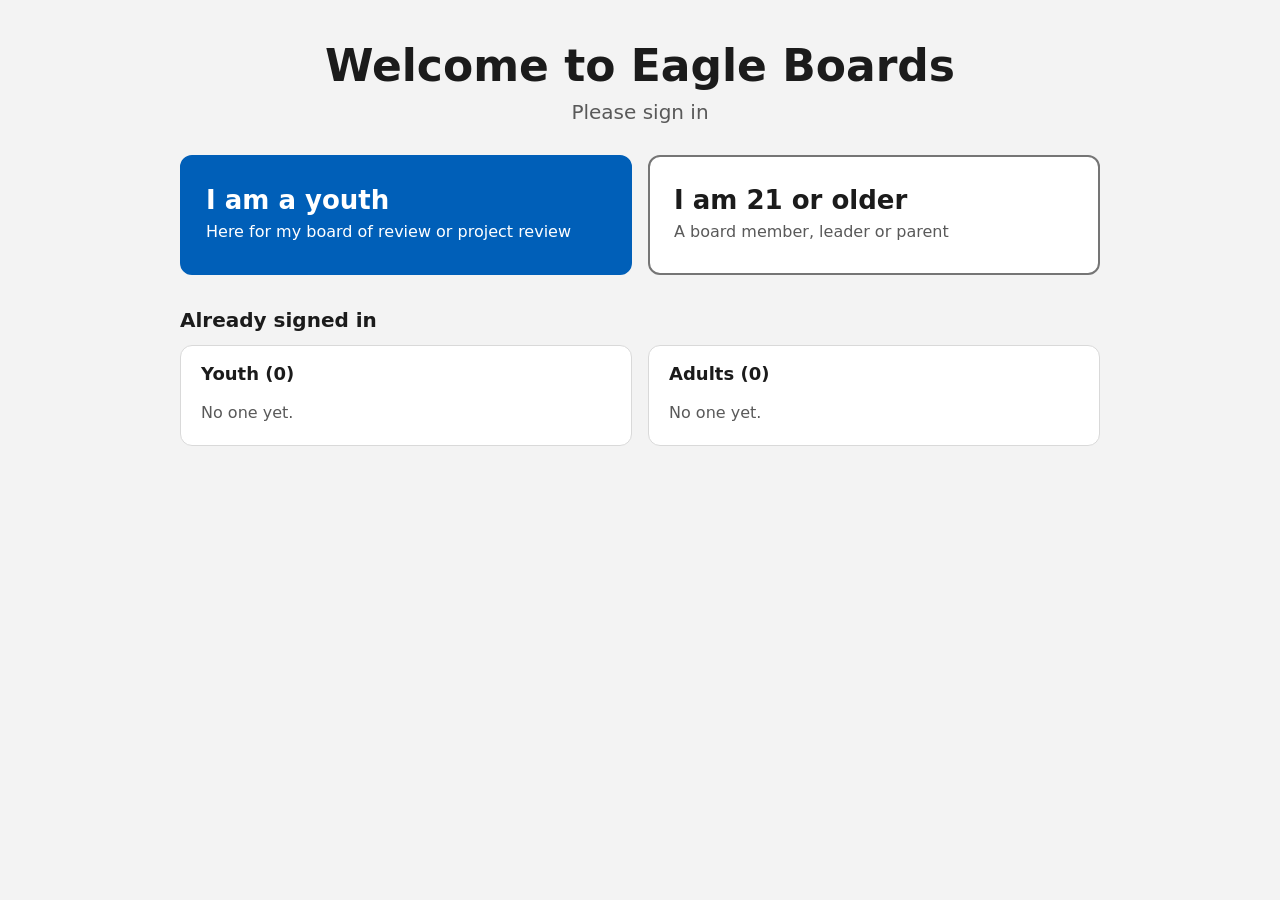
==== commit f7d29295: "Check-in pages: fit a laptop, Sign in pinned, no self-updating lists Takes eagleboards-shared/checki" ====
--- a/src/EagleBoards.Web/wwwroot/index.html
+++ b/src/EagleBoards.Web/wwwroot/index.html
@@ -29,10 +29,7 @@
             </a>
          </nav>
 
-         <div class="list-controls">
-            <h2>Already signed in</h2>
-            <button type="button" id="pauseLists">Pause updates</button>
-         </div>
+         <h2 class="lists-heading">Already signed in</h2>
          <div class="lists">
             <section class="card" aria-labelledby="youthHeading">
                <div class="card-head">
--- a/src/EagleBoards.Web/wwwroot/checkin.css
+++ b/src/EagleBoards.Web/wwwroot/checkin.css
@@ -14,6 +14,13 @@
                          heights on text, so zoom and text spacing reflow
      2.4.7  focus        a 3px ring on every control, never removed
      2.5.8  targets      every control at least 44px tall
+     2.4.11 focus        the pinned Sign in bar never hides the field in
+                         focus (scroll-padding-bottom)
+
+   Built for a shared laptop, too: on a laptop-sized window the whole form
+   fits without scrolling (the fields spread into columns on a wide screen),
+   and Sign in / Cancel stay pinned to the bottom of the window whatever the
+   screen, so nobody has to scroll with a trackpad to find them.
 
    The system's accent color is deliberately not used: a tablet whose owner
    chose yellow would put yellow text on white. The colors are fixed and
@@ -71,7 +78,7 @@
 
 *, *::before, *::after { box-sizing: border-box; }
 
-html { font-size: 100%; }
+html { font-size: 100%; scroll-padding-bottom: 7rem; }
 
 body {
    margin: 0;
@@ -110,7 +117,22 @@
    padding: 2rem 1.25rem 3rem;
 }
 
-.form-page { max-width: 40rem; }
+/* A form uses the width a laptop has: one column on a phone, two or three
+   on a wider screen, so the whole form fits without scrolling. */
+.form-page { max-width: 78rem; padding-top: 1.25rem; padding-bottom: 0; }
+.form-page h1 { margin-top: 0; font-size: clamp(1.625rem, 3.5vw, 2rem); }
+.form-page .lead { margin-bottom: 1rem; font-size: 1rem; }
+
+.form-columns { display: grid; grid-template-columns: 1fr; gap: 1rem; }
+.form-columns > fieldset { margin: 0; }
+@media (min-width: 52rem) {
+   .form-columns { grid-template-columns: 3fr 2fr; }
+   .form-columns.three > :last-child { grid-column: 1 / -1; }
+}
+@media (min-width: 60rem) {
+   .form-columns.three { grid-template-columns: 5fr 3fr 3fr; }
+   .form-columns.three > :last-child { grid-column: auto; }
+}
 
 h1 {
    margin: 0.5rem 0 0.25rem;
@@ -127,7 +149,7 @@
    color: var(--text-2);
 }
 
-.hint { margin: 0.25rem 0 0; font-size: 0.9375rem; color: var(--text-2); }
+.hint { margin: 0.25rem 0 0; font-size: 0.875rem; color: var(--text-2); }
 
 /* ---------------------------------------------------------- welcome page */
 .choices {
@@ -194,21 +216,14 @@
 td.time { color: var(--text-2); white-space: nowrap; }
 .empty { margin: 0.5rem 0 0; color: var(--text-2); }
 
-.list-controls {
-   display: flex;
-   flex-wrap: wrap;
-   align-items: center;
-   justify-content: space-between;
-   gap: 0.75rem;
-   margin: 1.5rem 0 0.75rem;
-}
+.lists-heading { margin: 1.5rem 0 0.75rem; }
 
 /* ------------------------------------------------------------------ forms */
 form { margin: 0; }
 
 fieldset {
-   margin: 0 0 1.25rem;
-   padding: 1rem 1.25rem 1.25rem;
+   margin: 0 0 1rem;
+   padding: 0.75rem 1.25rem 1rem;
    background: var(--surface);
    border: 1px solid var(--divider);
    border-radius: 0.75rem;
@@ -228,7 +243,7 @@
 }
 fieldset.nested > legend { padding: 0; font-size: 1rem; font-weight: 600; }
 
-.field { margin: 0 0 1rem; }
+.field { margin: 0 0 0.75rem; }
 .field:last-child { margin-bottom: 0; }
 .field > label, .field-label {
    display: block;
@@ -283,7 +298,7 @@
 .check input { flex: 0 0 auto; width: 1.375rem; height: 1.375rem; margin: 0.125rem 0 0; }
 
 .choice-list {
-   max-height: 18rem;
+   max-height: 8.5rem;
    overflow-y: auto;
    margin-top: 0.5rem;
    padding: 0 0.75rem;
@@ -319,6 +334,25 @@
 
 .actions { display: flex; flex-wrap: wrap; gap: 0.75rem; margin: 1.5rem 0 0; }
 
+/* Sign in and Cancel, pinned to the bottom of the window, with the
+   "Signing you in..." and failure messages right beside them. */
+.action-bar {
+   position: sticky;
+   bottom: 0;
+   z-index: 2;
+   display: flex;
+   flex-wrap: wrap;
+   align-items: center;
+   gap: 0.75rem 1.5rem;
+   margin-top: 1rem;
+   padding: 0.75rem 0 1rem;
+   background: var(--bg);
+   border-top: 1px solid var(--divider);
+}
+.action-bar .actions { margin: 0; }
+.action-bar .status { margin: 0; flex: 1 1 18rem; }
+.action-bar .status:empty { flex-basis: 0; }
+
 /* --------------------------------------------------- messages (4.1.3) */
 /* Live regions stay in the page when empty (only collapsed), so a screen
    reader is already listening when a message arrives. */
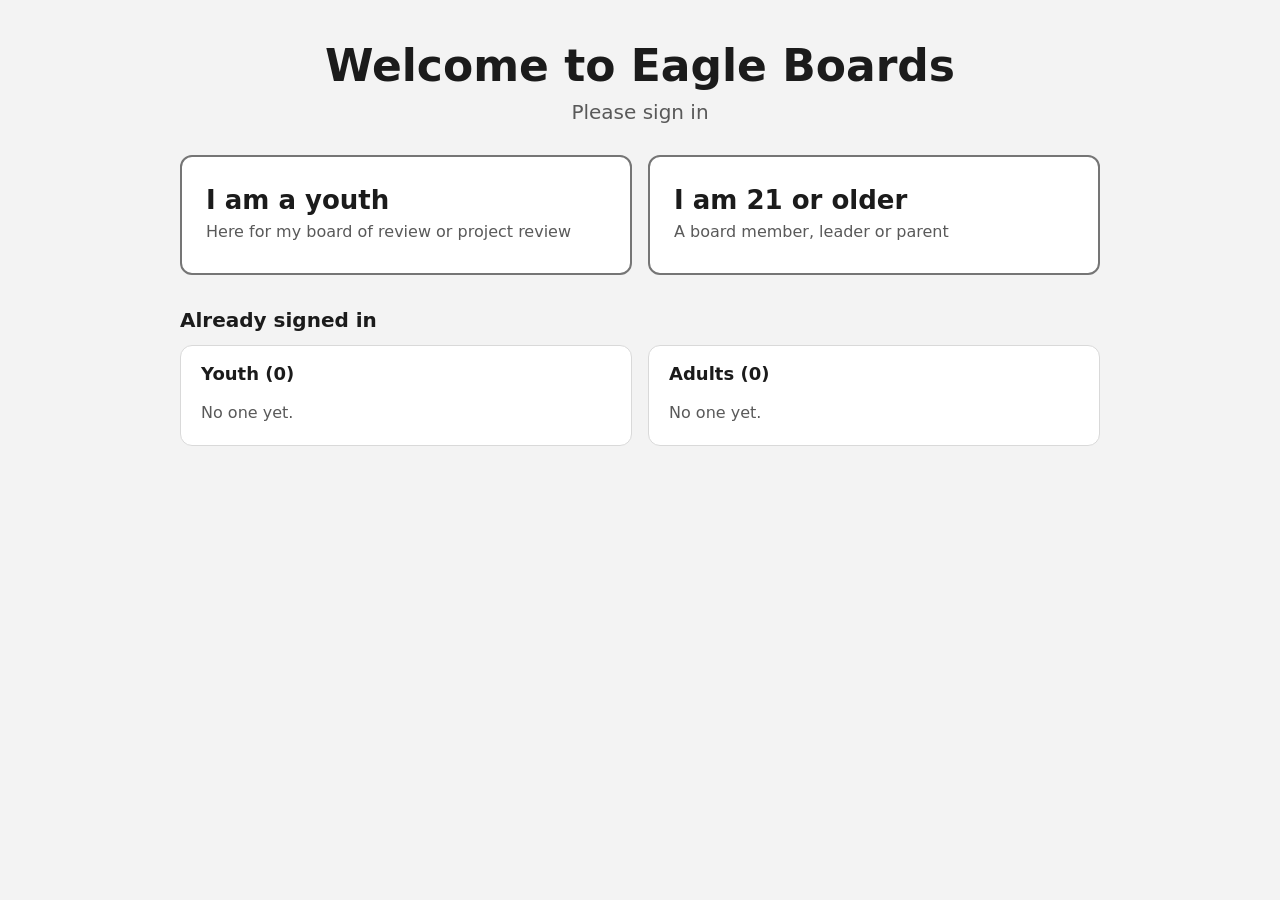
==== commit d60ad681: "Serve the check-in pages from the 2026-09-30 event's fixes eagleboards-shared@9a8765b (eagleboards-s" ====
--- a/src/EagleBoards.Web/wwwroot/index.html
+++ b/src/EagleBoards.Web/wwwroot/index.html
@@ -17,9 +17,11 @@
          <p class="lead">Please sign in</p>
 
          <!-- Links, not buttons: each goes to another page. Tapping "I am 21
-              or older" is how an adult attests their age. -->
+              or older" is how an adult attests their age. The two are drawn
+              alike: a filled one looked already chosen, and the other as if
+              it wouldn't select. -->
          <nav class="choices" aria-label="Sign in as">
-            <a class="choice primary" href="/youth_register">
+            <a class="choice" href="/youth_register">
                <span class="choice-title">I am a youth</span>
                <span class="choice-detail">Here for my board of review or project review</span>
             </a>
--- a/src/EagleBoards.Web/wwwroot/checkin.css
+++ b/src/EagleBoards.Web/wwwroot/checkin.css
@@ -46,8 +46,6 @@
    --focus: #005fb8;
    --error-fg: #a4221c;
    --error-bg: #fdecea;
-   --ok-fg: #0d5c19;
-   --ok-bg: #e3f5e1;
    --disabled-fg: #6b6b6b;
    --disabled-bg: #ebebeb;
    --backdrop: rgba(0, 0, 0, 0.45);
@@ -68,8 +66,6 @@
       --focus: #7fd4ff;
       --error-fg: #ffb4ab;
       --error-bg: #3f2422;
-      --ok-fg: #a6e3aa;
-      --ok-bg: #1c3520;
       --disabled-fg: #a3a3a3;
       --disabled-bg: #333333;
       --backdrop: rgba(0, 0, 0, 0.65);
@@ -159,7 +155,8 @@
    margin: 0 0 2rem;
 }
 
-/* The two ways in are links (they go to another page), drawn as big tiles. */
+/* The two ways in are links (they go to another page), drawn as big tiles,
+   both alike: when one was filled, people took it for already chosen. */
 .choice {
    display: flex;
    flex-direction: column;
@@ -176,9 +173,6 @@
 .choice-title { font-size: 1.625rem; font-weight: 700; line-height: 1.2; }
 .choice-detail { font-size: 1rem; color: var(--text-2); }
 .choice:hover { background: var(--surface-alt); }
-.choice.primary { background: var(--accent); border-color: var(--accent); color: var(--accent-text); }
-.choice.primary .choice-detail { color: var(--accent-text); }
-.choice.primary:hover { background: var(--accent); text-decoration: underline; }
 
 .lists {
    display: grid;
@@ -242,6 +236,8 @@
    border-radius: 0;
 }
 fieldset.nested > legend { padding: 0; font-size: 1rem; font-weight: 600; }
+fieldset.radios { margin: 0 0 0.75rem; }
+fieldset.radios .check { padding: 0.375rem 0; }
 
 .field { margin: 0 0 0.75rem; }
 .field:last-child { margin-bottom: 0; }
@@ -296,6 +292,8 @@
    cursor: pointer;
 }
 .check input { flex: 0 0 auto; width: 1.375rem; height: 1.375rem; margin: 0.125rem 0 0; }
+.check input[type=radio] { width: 1.5rem; height: 1.5rem; margin: 0; }
+.check:has(input[type=radio]) { align-items: center; }
 
 .choice-list {
    max-height: 8.5rem;
@@ -364,22 +362,11 @@
    background: var(--surface);
 }
 .status.error { color: var(--error-fg); background: var(--error-bg); border-color: var(--error-fg); font-weight: 600; }
-.status.ok { color: var(--ok-fg); background: var(--ok-bg); border-color: var(--ok-fg); }
 .status:empty { margin: 0; padding: 0; border: 0; }
 .status ul { margin: 0.5rem 0 0; padding-left: 1.25rem; }
 .status p { margin: 0; }
 .status a { color: inherit; }
 
-.done {
-   padding: 1.5rem;
-   background: var(--ok-bg);
-   color: var(--ok-fg);
-   border: 1px solid var(--ok-fg);
-   border-radius: 0.75rem;
-}
-.done h2 { font-size: 1.5rem; }
-.done p { margin: 0.5rem 0 0; }
-
 /* ------------------------------------------------------------------ dialog */
 dialog {
    max-width: min(30rem, calc(100vw - 2rem));
@@ -395,8 +382,8 @@
 
 /* ------------------------------------------- Windows High Contrast (forced) */
 @media (forced-colors: active) {
-   .choice, .card, fieldset, button, .button, dialog, .status, .done { border: 1px solid CanvasText; }
-   .choice.primary, button.primary, .button.primary { border: 3px solid Highlight; }
+   .choice, .card, fieldset, button, .button, dialog, .status { border: 1px solid CanvasText; }
+   button.primary, .button.primary { border: 3px solid Highlight; }
    :focus-visible { outline-color: Highlight; }
 }
 
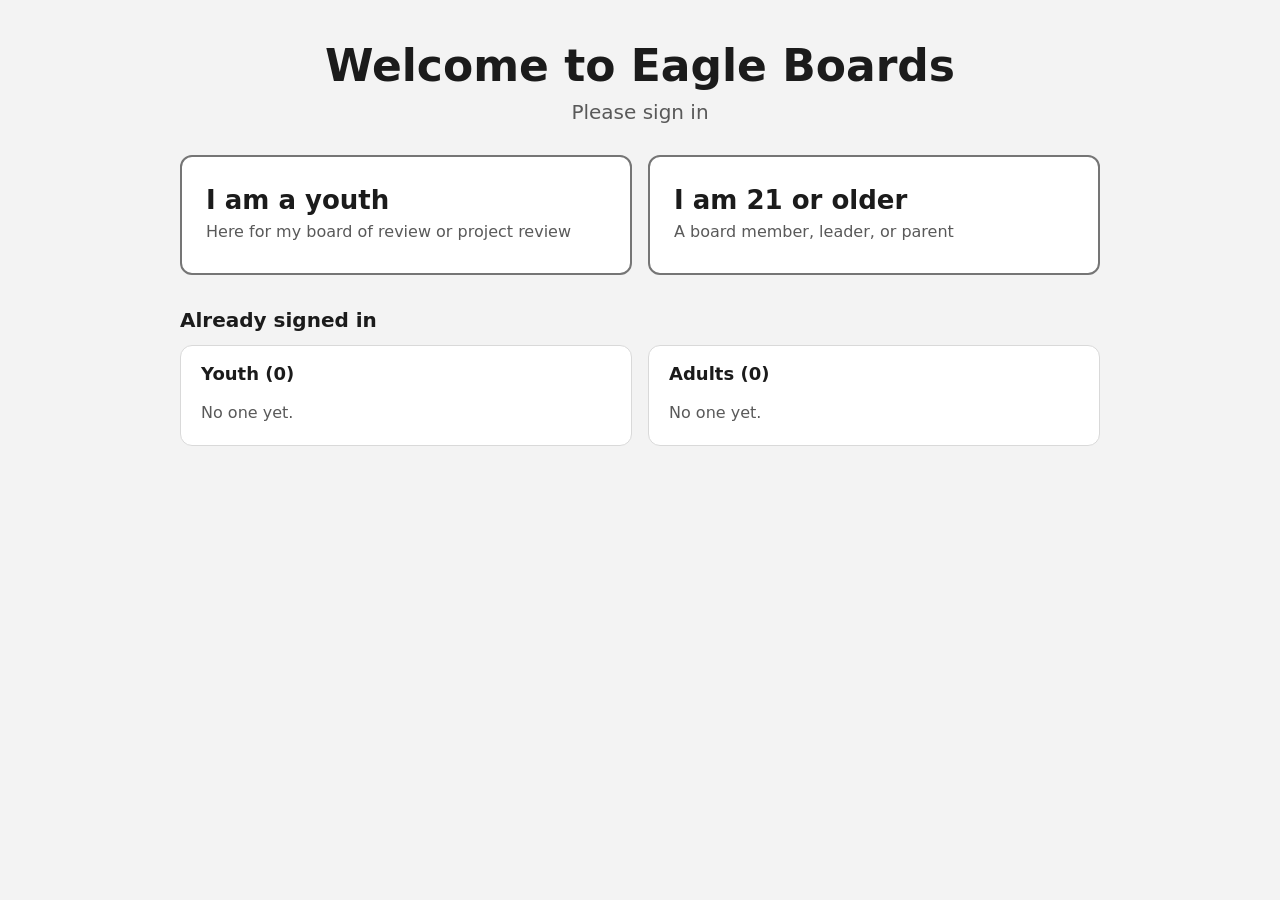
==== commit 82d680a3: "Pin the check-in pages to eagleboards-shared@7316c1f Three labels on the check-in pages gained an Ox" ====
--- a/src/EagleBoards.Web/wwwroot/index.html
+++ b/src/EagleBoards.Web/wwwroot/index.html
@@ -27,7 +27,7 @@
             </a>
             <a class="choice" href="/adult_register">
                <span class="choice-title">I am 21 or older</span>
-               <span class="choice-detail">A board member, leader or parent</span>
+               <span class="choice-detail">A board member, leader, or parent</span>
             </a>
          </nav>
 
--- a/src/EagleBoards.Web/wwwroot/checkin.css
+++ b/src/EagleBoards.Web/wwwroot/checkin.css
@@ -1,5 +1,5 @@
 /* ========================================================================
-   checkin.css -- the check-in pages the tablets at the door load, shared by
+   checkin.css: the check-in pages the tablets at the door load, shared by
    every version of Eagle Boards (see README.md in this folder).
 
    Built to WCAG 2.2 AA. Every text and control color below is a pair that
